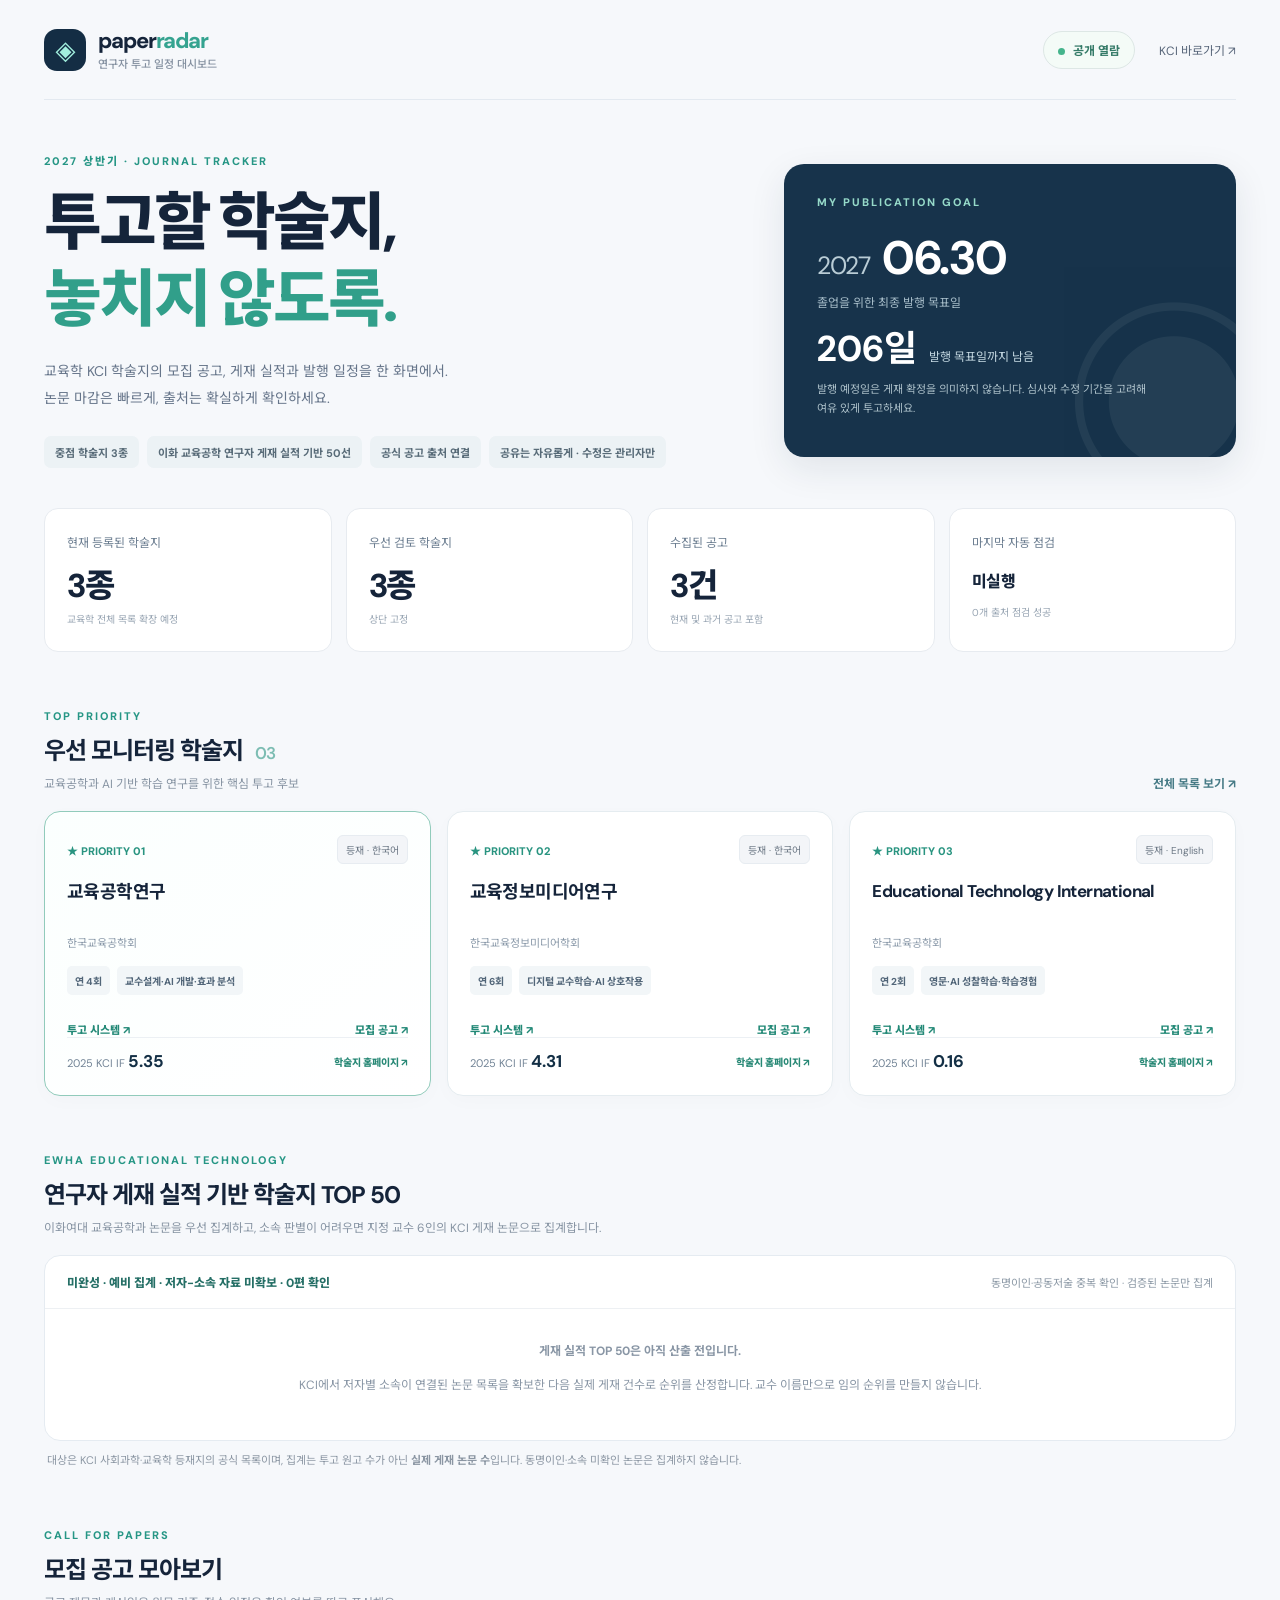
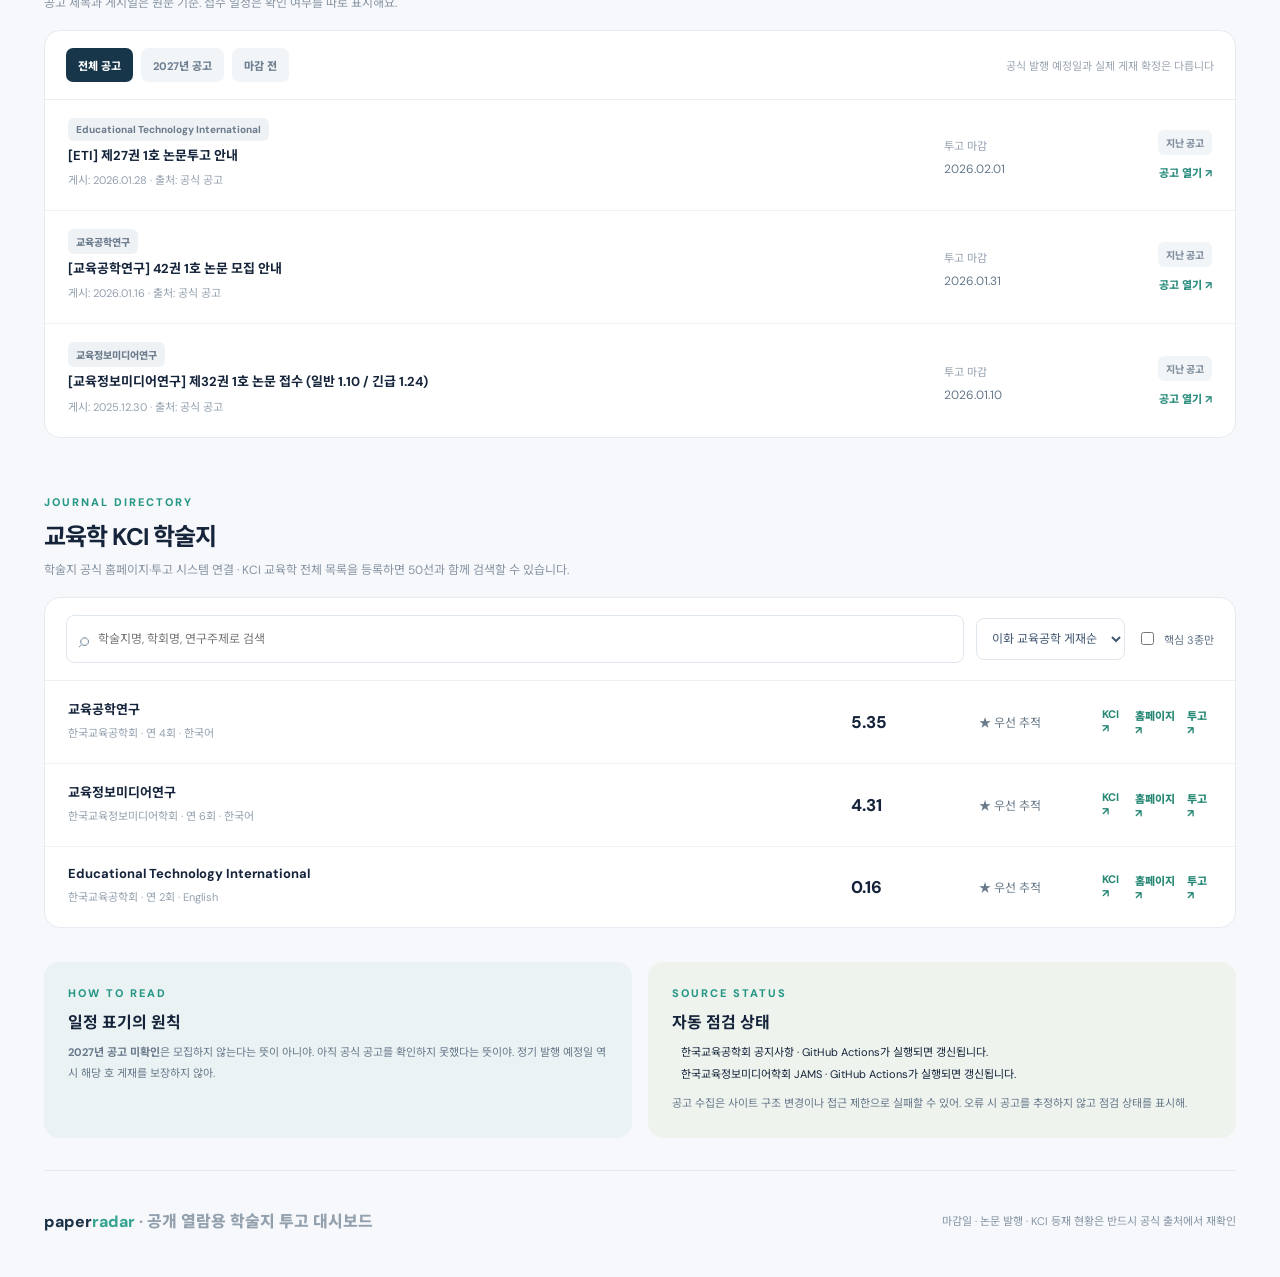
==== site/index.html @ 3cf9b159 "Initial website setup" ====
<!doctype html>
<html lang="ko">
<head>
  <meta charset="utf-8" />
  <meta name="viewport" content="width=device-width,initial-scale=1" />
  <meta name="color-scheme" content="light" />
  <meta name="description" content="교육학 KCI 학술지의 논문 모집 공고, 영향력지수와 발행일을 함께 살펴보는 연구자용 공개 대시보드" />
  <title>Paper Radar · 학술지 투고 레이더</title>
  <link rel="stylesheet" href="styles.css" />
  <script src="app.js" defer></script>
</head>
<body>
 <div class="app-shell">
  <header class="topbar"><a class="brand" href="./" aria-label="처음으로"><span class="brand-mark">◈</span><span>paper<span class="brand-light">radar</span><small>연구자 투고 일정 대시보드</small></span></a><div class="top-actions"><span class="public-mark"><span class="live-dot"></span>공개 열람</span><a class="top-link" href="https://www.kci.go.kr" target="_blank" rel="noopener noreferrer">KCI 바로가기 ↗</a></div></header>
  <main>
   <section class="hero"><div class="hero-copy"><div class="eyebrow">2027 상반기 · JOURNAL TRACKER</div><h1>투고할 학술지,<br><em>놓치지 않도록.</em></h1><p>교육학 KCI 학술지의 모집 공고, 게재 실적과 발행 일정을 한 화면에서.<br>논문 마감은 빠르게, 출처는 확실하게 확인하세요.</p><div class="hero-pills"><span>중점 학술지 3종</span><span>이화 교육공학 연구자 게재 실적 기반 50선</span><span>공식 공고 출처 연결</span><span>공유는 자유롭게 · 수정은 관리자만</span></div></div><div class="deadline-card"><div class="eyebrow">MY PUBLICATION GOAL</div><div class="goal-date">2027 <strong>06.30</strong></div><div class="goal-label">졸업을 위한 최종 발행 목표일</div><div class="days"><strong id="days-left">—</strong><span id="days-label">남은 기간 계산 중</span></div><p>발행 예정일은 게재 확정을 의미하지 않습니다. 심사와 수정 기간을 고려해 여유 있게 투고하세요.</p></div></section>
   <section class="metrics" aria-label="대시보드 요약"><div class="metric"><span>현재 등록된 학술지</span><strong id="journal-count">—</strong><small>교육학 전체 목록 확장 예정</small></div><div class="metric"><span>우선 검토 학술지</span><strong id="priority-count">—</strong><small>상단 고정</small></div><div class="metric"><span>수집된 공고</span><strong id="notice-count">—</strong><small>현재 및 과거 공고 포함</small></div><div class="metric"><span>마지막 자동 점검</span><strong id="last-check" class="smaller">미실행</strong><small id="scan-summary">점검 상태 확인 중</small></div></section>
   <section class="section" id="priority"><div class="section-heading"><div><div class="eyebrow">TOP PRIORITY</div><h2>우선 모니터링 학술지 <span class="soft">03</span></h2><p>교육공학과 AI 기반 학습 연구를 위한 핵심 투고 후보</p></div><a href="#all-journals" class="section-link">전체 목록 보기 <span>↗</span></a></div><div id="priority-grid" class="priority-grid" aria-live="polite"></div></section>
   <section class="section" id="research-ranking"><div class="section-heading"><div><div class="eyebrow">EWHA EDUCATIONAL TECHNOLOGY</div><h2>연구자 게재 실적 기반 학술지 TOP 50</h2><p>이화여대 교육공학과 논문을 우선 집계하고, 소속 판별이 어려우면 지정 교수 6인의 KCI 게재 논문으로 집계합니다.</p></div></div><div class="table-panel"><div class="ranking-toolbar"><div id="ranking-status">자료 확인 전</div><span>동명이인·공동저술 중복 확인 · 검증된 논문만 집계</span></div><div id="ranking-list" class="ranking-list" aria-live="polite"></div></div><p class="ranking-explain">대상은 KCI 사회과학·교육학 등재지의 공식 목록이며, 집계는 투고 원고 수가 아닌 <strong>실제 게재 논문 수</strong>입니다. 동명이인·소속 미확인 논문은 집계하지 않습니다.</p></section>
   <section class="section" id="announcements"><div class="section-heading"><div><div class="eyebrow">CALL FOR PAPERS</div><h2>모집 공고 모아보기</h2><p>공고 제목과 게시일은 원문 기준. 접수 일정은 확인 여부를 따로 표시해요.</p></div></div><div class="table-panel"><div class="filterbar"><div class="filtergroup" role="group" aria-label="공고 필터"><button data-notice-filter="all" class="chip active" type="button">전체 공고</button><button data-notice-filter="new" class="chip" type="button">2027년 공고</button><button data-notice-filter="open" class="chip" type="button">마감 전</button></div><span class="hint">공식 발행 예정일과 실제 게재 확정은 다릅니다</span></div><div id="notice-list" class="notice-list" aria-live="polite"></div></div></section>
   <section class="section" id="all-journals"><div class="section-heading"><div><div class="eyebrow">JOURNAL DIRECTORY</div><h2>교육학 KCI 학술지</h2><p>학술지 공식 홈페이지·투고 시스템 연결 · KCI 교육학 전체 목록을 등록하면 50선과 함께 검색할 수 있습니다.</p></div></div><div class="table-panel"><div class="directory-tools"><label class="search"><span aria-hidden="true">⌕</span><input id="query" type="search" placeholder="학술지명, 학회명, 연구주제로 검색" aria-label="학술지 검색" /></label><select id="sort" aria-label="정렬 방식"><option value="ranking">이화 교육공학 게재순</option><option value="priority">우선 학술지 순</option><option value="if">KCI IF 높은 순</option><option value="name">이름순</option></select><label class="checkbox-label"><input id="only-priority" type="checkbox" /> 핵심 3종만</label></div><div id="journal-list" class="journal-list" aria-live="polite"></div></div></section>
   <section class="bottom-row"><div class="help-card"><div class="eyebrow">HOW TO READ</div><h3>일정 표기의 원칙</h3><p><strong>2027년 공고 미확인</strong>은 모집하지 않는다는 뜻이 아니야. 아직 공식 공고를 확인하지 못했다는 뜻이야. 정기 발행 예정일 역시 해당 호 게재를 보장하지 않아.</p></div><div class="help-card"><div class="eyebrow">SOURCE STATUS</div><h3>자동 점검 상태</h3><div id="source-status" class="sources"></div><p>공고 수집은 사이트 구조 변경이나 접근 제한으로 실패할 수 있어. 오류 시 공고를 추정하지 않고 점검 상태를 표시해.</p></div></section>
  </main>
  <footer><span>paper<span class="brand-light">radar</span> <span class="muted">· 공개 열람용 학술지 투고 대시보드</span></span><span>마감일 · 논문 발행 · KCI 등재 현황은 반드시 공식 출처에서 재확인</span></footer>
 </div>
</body>
</html>
---- site/styles.css ----
@import url('https://fonts.googleapis.com/css2?family=DM+Sans:wght@400;500;600;700;800&family=Noto+Sans+KR:wght@400;500;600;700;800&display=swap');
:root {font-family:'DM Sans','Noto Sans KR',system-ui,sans-serif;color:#15243a;background:#f6f8fb;font-size:15px}*{box-sizing:border-box}html{scroll-behavior:smooth}body{margin:0}a{color:inherit;text-decoration:none}button,input,select{font:inherit}button{cursor:pointer}.app-shell{max-width:1320px;padding:0 44px;margin:0 auto}.topbar{height:100px;display:flex;align-items:center;justify-content:space-between;border-bottom:1px solid #e3e9f0}.brand{display:flex;gap:12px;align-items:center;font-size:22px;line-height:1;font-weight:800;letter-spacing:-1.1px}.brand small{display:block;font-weight:500;font-size:11px;letter-spacing:0;color:#8490a0;margin-top:7px}.brand-light{color:#35a390}.brand-mark{display:grid;place-items:center;width:42px;height:42px;border-radius:13px;background:#142d44;color:#a2efde;font-size:26px}.top-actions{display:flex;align-items:center;gap:24px;font-size:12px;color:#58667a}.public-mark{border:1px solid #dde7e5;background:#f4fbf7;border-radius:100px;padding:9px 14px;color:#357b68;font-weight:700}.live-dot{display:inline-block;width:7px;height:7px;margin-right:8px;background:#45b48c;border-radius:50%}.top-link:hover,.section-link:hover{text-decoration:underline}.hero{display:grid;grid-template-columns:1.55fr 1fr;gap:40px;align-items:center;padding:52px 0 40px}.eyebrow{text-transform:uppercase;color:#269685;font-size:11px;font-weight:800;letter-spacing:2px}.hero h1{font-size:clamp(42px,4.9vw,66px);line-height:1.22;letter-spacing:-3.2px;margin:17px 0 20px;font-weight:800}.hero h1 em{font-style:normal;color:#319f8a}.hero-copy p{font-size:14px;line-height:1.9;color:#66758a;margin:0}.hero-pills{display:flex;flex-wrap:wrap;gap:8px;margin-top:25px}.hero-pills span{font-size:11px;padding:8px 11px;background:#ecf2f5;color:#586b78;border-radius:7px;font-weight:700}.deadline-card{position:relative;overflow:hidden;background:#17334b;color:white;border-radius:20px;padding:31px 33px;box-shadow:0 12px 36px #122c4018;min-height:293px}.deadline-card:after{content:'◉';font-size:220px;position:absolute;right:-48px;bottom:-96px;opacity:.055}.deadline-card .eyebrow{color:#96dac9}.goal-date{margin-top:18px;font-size:25px;letter-spacing:-1.4px;color:#b9ccd5}.goal-date strong{color:#fff;font-size:47px;margin-left:7px}.goal-label{font-size:12px;color:#a7bdc9;margin-top:4px}.days{display:flex;align-items:baseline;gap:12px;margin-top:20px}.days strong{font-size:36px;line-height:1}.days span{font-size:12px;color:#c4d8e1}.deadline-card p{font-size:11px;color:#adc1ca;max-width:330px;line-height:1.8;margin:13px 0 0}.metrics{display:grid;grid-template-columns:repeat(4,1fr);gap:14px}.metric{background:white;border:1px solid #e7ebf0;border-radius:14px;padding:23px 22px;min-height:127px}.metric>span{color:#6b7d90;font-size:12px}.metric strong{display:block;font-weight:800;font-size:33px;letter-spacing:-1.4px;margin:7px 0 1px}.metric .smaller{font-size:16px;letter-spacing:-.4px;margin:16px 0 9px}.metric small{color:#98a5b3;font-size:10px}.section{margin-top:57px}.section-heading{display:flex;align-items:end;justify-content:space-between;gap:20px;margin-bottom:19px}.section-heading h2{font-size:24px;letter-spacing:-1px;margin:8px 0 8px}.section-heading p{font-size:12px;color:#8794a3;margin:0}.soft{color:#7dbdb3;font-size:17px;margin-left:7px;font-weight:600}.section-link{font-size:12px;color:#477b86;font-weight:700}.priority-grid{display:grid;grid-template-columns:repeat(3,1fr);gap:16px}.journal-card{background:#fff;border:1px solid #e5ecf0;border-radius:16px;padding:23px 22px;display:flex;flex-direction:column;min-height:246px;box-shadow:0 5px 20px #192b3905}.journal-card:first-child{border-color:#91cbbb;background:linear-gradient(145deg,#fbfffe,#fff)}.jc-top{display:flex;justify-content:space-between;align-items:center}.rank{display:inline-block;font-size:11px;color:#299480;font-weight:800}.mini-badge{font-size:10px;color:#6c7885;background:#f3f5f8;border:1px solid #e7ecf1;padding:6px 8px;border-radius:6px}.journal-card h3{font-size:18px;letter-spacing:-.6px;line-height:1.4;margin:16px 0 6px;min-height:48px}.journal-card h3.english{font-size:17px}.jc-publisher{font-size:11px;color:#8a99a9}.jc-meta{display:flex;gap:7px;flex-wrap:wrap;margin:16px 0}.jc-meta span{border-radius:5px;padding:7px 8px;background:#f2f6f8;font-size:10px;font-weight:700;color:#516578}.jc-footer{margin-top:auto;display:flex;align-items:center;justify-content:space-between;border-top:1px solid #ecf0f4;padding-top:16px}.jc-footer .if{color:#718395;font-size:11px}.jc-footer .if strong{font-size:17px;color:#132f45;margin-left:3px}.jc-footer a{font-size:11px;color:#278875;font-weight:800}.table-panel{background:white;border:1px solid #e5ebf1;border-radius:16px;overflow:hidden}.filterbar,.directory-tools{display:flex;align-items:center;justify-content:space-between;padding:17px 21px;gap:12px;border-bottom:1px solid #edf0f3}.filtergroup{display:flex;align-items:center;gap:8px}.chip{border:none;border-radius:7px;background:#f2f5f8;color:#6e7f90;font-size:11px;font-weight:800;padding:9px 12px}.chip.active{color:#fff;background:#17364a}.hint{font-size:11px;color:#9ba5b2}.notice-row,.journal-row{display:grid;align-items:center;gap:18px;border-bottom:1px solid #eff2f5;padding:18px 23px}.notice-row{grid-template-columns:minmax(0,1fr) 132px 118px}.notice-row:last-child,.journal-row:last-child{border-bottom:none}.notice-row h4{font-size:13px;margin:5px 0;font-weight:700;line-height:1.55}.notice-row h4 a:hover{text-decoration:underline;color:#238675}.muted{color:#93a0ae}.notice-row p,.journal-row p{font-size:11px;color:#93a0ae;margin:5px 0}.notice-row time{font-size:12px;color:#66788a}.tag{font-size:10px;font-weight:800;padding:5px 8px;border-radius:6px;background:#eef2f5;color:#6c7c8d;display:inline-block}.tag.open{color:#247e60;background:#def6e9}.tag.pending{color:#966b26;background:#fff3d8}.tag.old{color:#8290a0;background:#f2f5f7}.status-block{text-align:right;font-size:11px}.status-block a{color:#2e8e80;font-weight:800}.directory-tools{justify-content:flex-start;flex-wrap:wrap}.search{display:flex;gap:7px;align-items:center;padding:10px 12px;border:1px solid #dfe6ed;border-radius:8px;min-width:265px;flex:1}.search>span{color:#899aaa;font-size:20px}.search input{outline:none;border:none;background:none;width:100%;font-size:12px;color:#25394e}.directory-tools select{border:1px solid #dfe6ed;border-radius:8px;background:#fff;padding:11px;font-size:12px;color:#435973}.checkbox-label{font-size:11px;color:#607286;display:flex;align-items:center;gap:7px}.journal-row{grid-template-columns:minmax(0,1fr) 110px 105px 110px}.journal-row h4{font-size:13px;margin:0 0 6px}.journal-row .if-cell{font-weight:800;font-size:17px}.journal-row .label-cell{color:#687a89;font-size:12px}.journal-row .links{display:flex;gap:11px;font-size:11px;color:#278875;font-weight:800;justify-content:flex-end}.bottom-row{display:grid;grid-template-columns:1fr 1fr;gap:16px;margin-top:34px}.help-card{background:#eaf2f4;border-radius:15px;padding:24px}.help-card:nth-child(2){background:#eef3ee}.help-card h3{margin:9px 0;font-size:16px}.help-card p{color:#67788a;font-size:11px;line-height:1.9;margin:0}.sources{font-size:11px;margin:10px 0 12px;display:grid;gap:6px}.source-line{display:flex;gap:9px;align-items:center}.source-line strong{font-weight:700}.source-line .ok{color:#20835f}.source-line .error{color:#ad614f}.source-line .neutral{color:#67788a}.empty{padding:32px;text-align:center;color:#8996a5;font-size:12px;line-height:1.8}footer{display:flex;justify-content:space-between;align-items:center;gap:18px;padding:37px 0 45px;color:#8493a3;font-size:11px;margin-top:32px;border-top:1px solid #e3e8ed}footer>span:first-child{font-weight:800;font-size:16px;color:#1b3146}
@media(max-width:950px){.app-shell{padding:0 24px}.hero{grid-template-columns:1fr;gap:20px}.deadline-card{min-height:220px}.priority-grid{grid-template-columns:1fr 1fr}.metrics{grid-template-columns:1fr 1fr}.bottom-row{grid-template-columns:1fr}}@media(max-width:620px){.app-shell{padding:0 16px}.topbar{height:74px}.top-link{display:none}.hero{padding-top:34px}.hero h1{font-size:42px;letter-spacing:-2px}.hero-copy p br{display:none}.deadline-card{padding:25px}.priority-grid{grid-template-columns:1fr}.section{margin-top:44px}.section-heading h2{font-size:20px}.metrics{gap:9px}.metric{padding:15px;min-height:105px}.metric strong{font-size:27px}.notice-row{grid-template-columns:1fr auto;gap:7px;padding:16px}.notice-row .status-block{grid-column:1/-1;display:flex;justify-content:space-between}.notice-row time{font-size:11px}.filterbar{flex-direction:column;align-items:flex-start}.hint{font-size:10px}.journal-row{grid-template-columns:1fr 65px;gap:5px}.journal-row .label-cell{display:none}.journal-row .links{grid-column:1/-1;justify-content:flex-start}.search{min-width:100%}.section-link{font-size:10px}footer{flex-direction:column;align-items:flex-start}}

/* Ewha faculty publication index */
.ranking-toolbar{display:flex;gap:12px;align-items:center;justify-content:space-between;padding:17px 22px;border-bottom:1px solid #edf0f3}.ranking-toolbar #ranking-status{font-size:12px;color:#256f66;font-weight:800}.ranking-toolbar span{font-size:11px;color:#8b98a5}.ranking-row{display:grid;grid-template-columns:55px minmax(0,1fr) 95px 225px;gap:15px;align-items:center;padding:16px 22px;border-bottom:1px solid #eff3f5}.ranking-row:last-child{border-bottom:0}.rank-no{font-weight:800;font-size:17px;color:#89a9aa}.rank-details strong{font-size:14px}.rank-details p{margin:4px 0;font-size:11px;color:#8794a3}.rank-details small{font-size:11px;color:#45867b}.rank-score{font-weight:800;font-size:19px;color:#216b62}.rank-links{display:flex;gap:12px;justify-content:flex-end;flex-wrap:wrap}.rank-links a,.small-links a{color:#238977;font-size:11px;font-weight:800}.ranking-warning{padding:13px 20px;font-size:12px;color:#886326;background:#fff7e7;border-bottom:1px solid #f3e3bc}.ranking-explain{font-size:11px;line-height:1.8;color:#8b96a3;margin:10px 3px 0}.small-links{display:flex;justify-content:space-between;padding-top:10px;gap:12px}.jc-footer{padding-top:12px}.jc-footer a{font-size:10px}.rank-links a:hover,.small-links a:hover{text-decoration:underline}
@media(max-width:780px){.ranking-row{grid-template-columns:38px minmax(0,1fr) 55px;gap:9px}.rank-links{grid-column:2/-1;justify-content:flex-start}.ranking-toolbar{flex-direction:column;align-items:flex-start}}
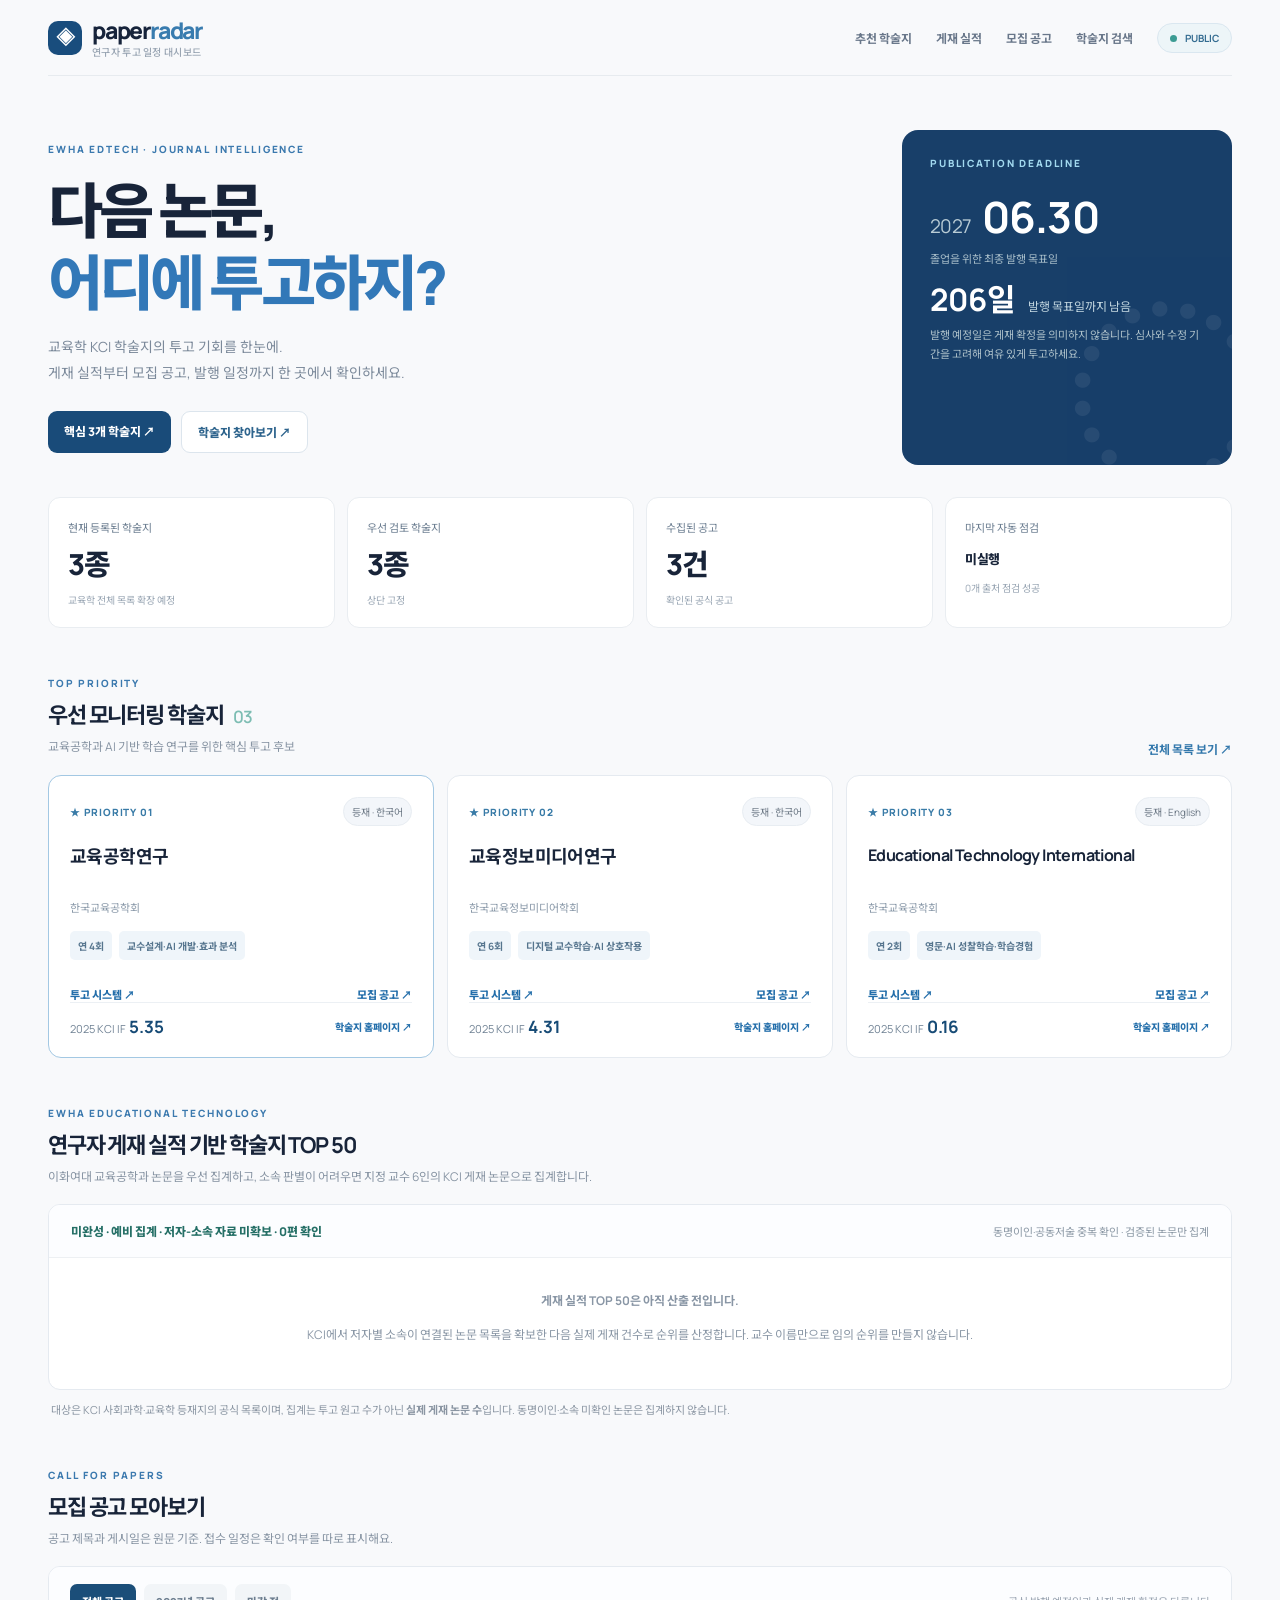
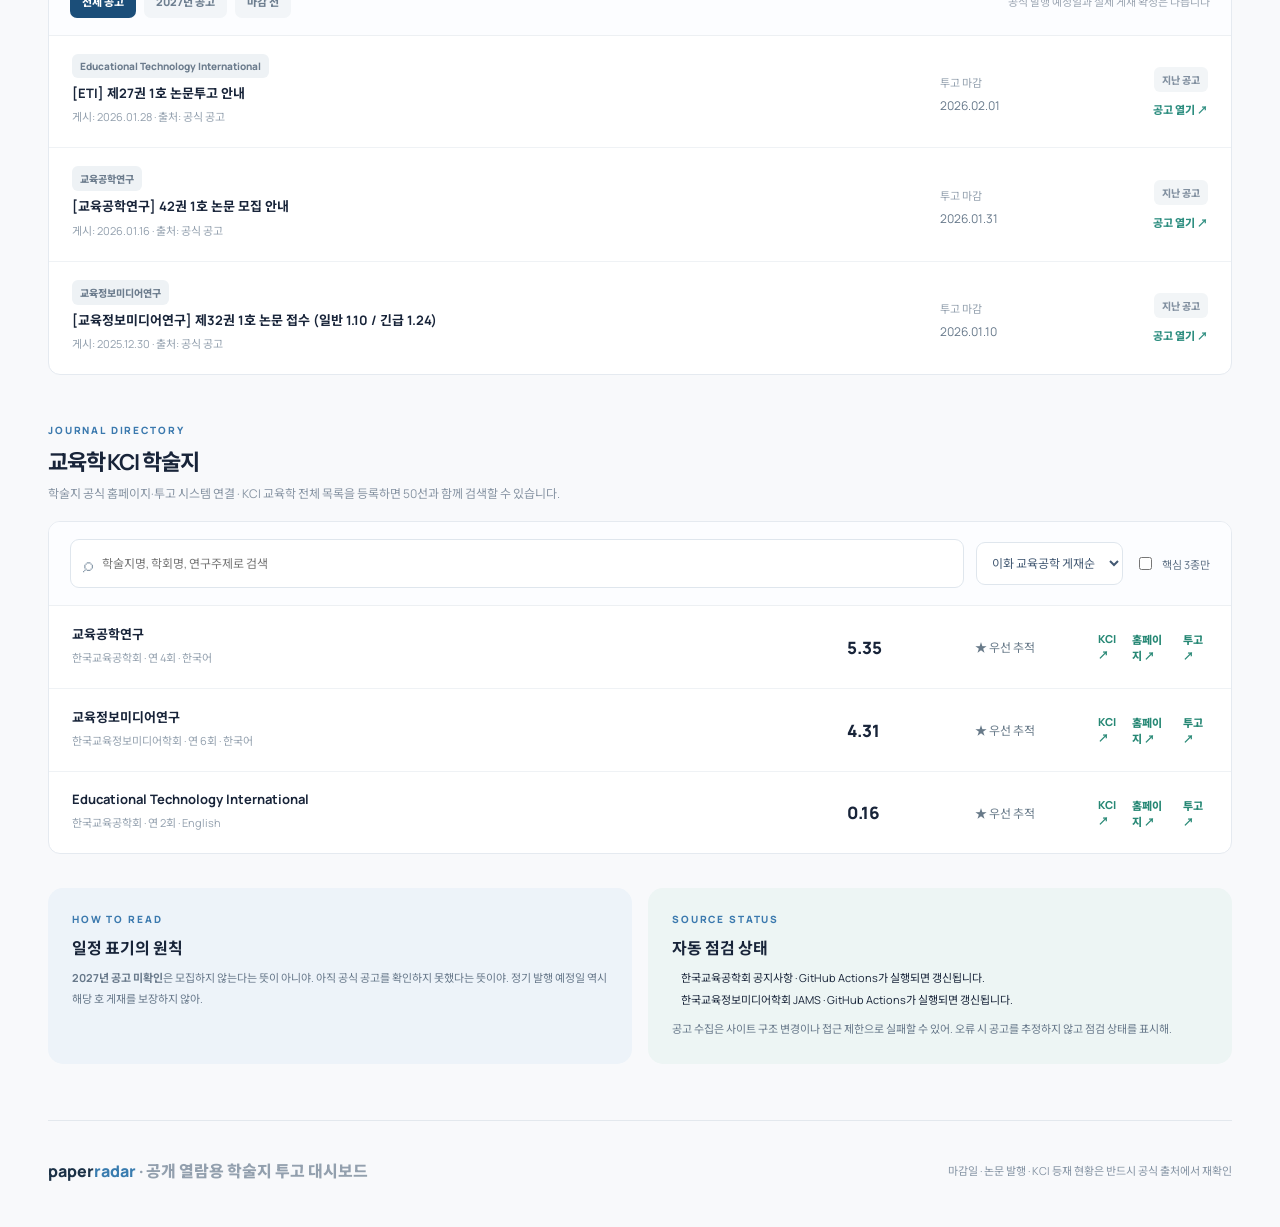
==== commit 6260ae51: "Redesign website V2" ====
--- a/site/index.html
+++ b/site/index.html
@@ -7,17 +7,18 @@
   <meta name="description" content="교육학 KCI 학술지의 논문 모집 공고, 영향력지수와 발행일을 함께 살펴보는 연구자용 공개 대시보드" />
   <title>Paper Radar · 학술지 투고 레이더</title>
   <link rel="stylesheet" href="styles.css" />
+  <link rel="stylesheet" href="redesign.css" />
   <script src="app.js" defer></script>
 </head>
 <body>
  <div class="app-shell">
-  <header class="topbar"><a class="brand" href="./" aria-label="처음으로"><span class="brand-mark">◈</span><span>paper<span class="brand-light">radar</span><small>연구자 투고 일정 대시보드</small></span></a><div class="top-actions"><span class="public-mark"><span class="live-dot"></span>공개 열람</span><a class="top-link" href="https://www.kci.go.kr" target="_blank" rel="noopener noreferrer">KCI 바로가기 ↗</a></div></header>
+  <header class="topbar"><a class="brand" href="./" aria-label="처음으로"><span class="brand-mark">◈</span><span>paper<span class="brand-light">radar</span><small>연구자 투고 일정 대시보드</small></span></a><nav class="top-actions"><a class="top-link" href="#priority">추천 학술지</a><a class="top-link" href="#research-ranking">게재 실적</a><a class="top-link" href="#announcements">모집 공고</a><a class="top-link" href="#all-journals">학술지 검색</a><span class="public-mark"><span class="live-dot"></span>PUBLIC</span></nav></header>
   <main>
-   <section class="hero"><div class="hero-copy"><div class="eyebrow">2027 상반기 · JOURNAL TRACKER</div><h1>투고할 학술지,<br><em>놓치지 않도록.</em></h1><p>교육학 KCI 학술지의 모집 공고, 게재 실적과 발행 일정을 한 화면에서.<br>논문 마감은 빠르게, 출처는 확실하게 확인하세요.</p><div class="hero-pills"><span>중점 학술지 3종</span><span>이화 교육공학 연구자 게재 실적 기반 50선</span><span>공식 공고 출처 연결</span><span>공유는 자유롭게 · 수정은 관리자만</span></div></div><div class="deadline-card"><div class="eyebrow">MY PUBLICATION GOAL</div><div class="goal-date">2027 <strong>06.30</strong></div><div class="goal-label">졸업을 위한 최종 발행 목표일</div><div class="days"><strong id="days-left">—</strong><span id="days-label">남은 기간 계산 중</span></div><p>발행 예정일은 게재 확정을 의미하지 않습니다. 심사와 수정 기간을 고려해 여유 있게 투고하세요.</p></div></section>
-   <section class="metrics" aria-label="대시보드 요약"><div class="metric"><span>현재 등록된 학술지</span><strong id="journal-count">—</strong><small>교육학 전체 목록 확장 예정</small></div><div class="metric"><span>우선 검토 학술지</span><strong id="priority-count">—</strong><small>상단 고정</small></div><div class="metric"><span>수집된 공고</span><strong id="notice-count">—</strong><small>현재 및 과거 공고 포함</small></div><div class="metric"><span>마지막 자동 점검</span><strong id="last-check" class="smaller">미실행</strong><small id="scan-summary">점검 상태 확인 중</small></div></section>
+   <section class="hero"><div class="hero-copy"><div class="eyebrow">EWHA EDTECH · JOURNAL INTELLIGENCE</div><h1>다음 논문,<br><em>어디에 투고하지?</em></h1><p>교육학 KCI 학술지의 투고 기회를 한눈에. <br>게재 실적부터 모집 공고, 발행 일정까지 한 곳에서 확인하세요.</p><div class="hero-pills"><a href="#priority">핵심 3개 학술지 ↗</a><a href="#all-journals">학술지 찾아보기 ↗</a></div></div><div class="deadline-card"><div class="eyebrow">PUBLICATION DEADLINE</div><div class="goal-date">2027 <strong>06.30</strong></div><div class="goal-label">졸업을 위한 최종 발행 목표일</div><div class="days"><strong id="days-left">—</strong><span id="days-label">남은 기간 계산 중</span></div><p>발행 예정일은 게재 확정을 의미하지 않습니다. 심사와 수정 기간을 고려해 여유 있게 투고하세요.</p></div></section>
+   <section class="metrics" aria-label="대시보드 요약"><div class="metric"><span>현재 등록된 학술지</span><strong id="journal-count">—</strong><small>교육학 전체 목록 확장 예정</small></div><div class="metric"><span>우선 검토 학술지</span><strong id="priority-count">—</strong><small>상단 고정</small></div><div class="metric"><span>수집된 공고</span><strong id="notice-count">—</strong><small>확인된 공식 공고</small></div><div class="metric"><span>마지막 자동 점검</span><strong id="last-check" class="smaller">미실행</strong><small id="scan-summary">점검 상태 확인 중</small></div></section>
    <section class="section" id="priority"><div class="section-heading"><div><div class="eyebrow">TOP PRIORITY</div><h2>우선 모니터링 학술지 <span class="soft">03</span></h2><p>교육공학과 AI 기반 학습 연구를 위한 핵심 투고 후보</p></div><a href="#all-journals" class="section-link">전체 목록 보기 <span>↗</span></a></div><div id="priority-grid" class="priority-grid" aria-live="polite"></div></section>
-   <section class="section" id="research-ranking"><div class="section-heading"><div><div class="eyebrow">EWHA EDUCATIONAL TECHNOLOGY</div><h2>연구자 게재 실적 기반 학술지 TOP 50</h2><p>이화여대 교육공학과 논문을 우선 집계하고, 소속 판별이 어려우면 지정 교수 6인의 KCI 게재 논문으로 집계합니다.</p></div></div><div class="table-panel"><div class="ranking-toolbar"><div id="ranking-status">자료 확인 전</div><span>동명이인·공동저술 중복 확인 · 검증된 논문만 집계</span></div><div id="ranking-list" class="ranking-list" aria-live="polite"></div></div><p class="ranking-explain">대상은 KCI 사회과학·교육학 등재지의 공식 목록이며, 집계는 투고 원고 수가 아닌 <strong>실제 게재 논문 수</strong>입니다. 동명이인·소속 미확인 논문은 집계하지 않습니다.</p></section>
-   <section class="section" id="announcements"><div class="section-heading"><div><div class="eyebrow">CALL FOR PAPERS</div><h2>모집 공고 모아보기</h2><p>공고 제목과 게시일은 원문 기준. 접수 일정은 확인 여부를 따로 표시해요.</p></div></div><div class="table-panel"><div class="filterbar"><div class="filtergroup" role="group" aria-label="공고 필터"><button data-notice-filter="all" class="chip active" type="button">전체 공고</button><button data-notice-filter="new" class="chip" type="button">2027년 공고</button><button data-notice-filter="open" class="chip" type="button">마감 전</button></div><span class="hint">공식 발행 예정일과 실제 게재 확정은 다릅니다</span></div><div id="notice-list" class="notice-list" aria-live="polite"></div></div></section>
+   <section class="section ranking-section" id="research-ranking"><div class="section-heading"><div><div class="eyebrow">EWHA EDUCATIONAL TECHNOLOGY</div><h2>연구자 게재 실적 기반 학술지 TOP 50</h2><p>이화여대 교육공학과 논문을 우선 집계하고, 소속 판별이 어려우면 지정 교수 6인의 KCI 게재 논문으로 집계합니다.</p></div></div><div class="table-panel"><div class="ranking-toolbar"><div id="ranking-status">자료 확인 전</div><span>동명이인·공동저술 중복 확인 · 검증된 논문만 집계</span></div><div id="ranking-list" class="ranking-list" aria-live="polite"></div></div><p class="ranking-explain">대상은 KCI 사회과학·교육학 등재지의 공식 목록이며, 집계는 투고 원고 수가 아닌 <strong>실제 게재 논문 수</strong>입니다. 동명이인·소속 미확인 논문은 집계하지 않습니다.</p></section>
+   <section class="section announcement-section" id="announcements"><div class="section-heading"><div><div class="eyebrow">CALL FOR PAPERS</div><h2>모집 공고 모아보기</h2><p>공고 제목과 게시일은 원문 기준. 접수 일정은 확인 여부를 따로 표시해요.</p></div></div><div class="table-panel"><div class="filterbar"><div class="filtergroup" role="group" aria-label="공고 필터"><button data-notice-filter="all" class="chip active" type="button">전체 공고</button><button data-notice-filter="new" class="chip" type="button">2027년 공고</button><button data-notice-filter="open" class="chip" type="button">마감 전</button></div><span class="hint">공식 발행 예정일과 실제 게재 확정은 다릅니다</span></div><div id="notice-list" class="notice-list" aria-live="polite"></div></div></section>
    <section class="section" id="all-journals"><div class="section-heading"><div><div class="eyebrow">JOURNAL DIRECTORY</div><h2>교육학 KCI 학술지</h2><p>학술지 공식 홈페이지·투고 시스템 연결 · KCI 교육학 전체 목록을 등록하면 50선과 함께 검색할 수 있습니다.</p></div></div><div class="table-panel"><div class="directory-tools"><label class="search"><span aria-hidden="true">⌕</span><input id="query" type="search" placeholder="학술지명, 학회명, 연구주제로 검색" aria-label="학술지 검색" /></label><select id="sort" aria-label="정렬 방식"><option value="ranking">이화 교육공학 게재순</option><option value="priority">우선 학술지 순</option><option value="if">KCI IF 높은 순</option><option value="name">이름순</option></select><label class="checkbox-label"><input id="only-priority" type="checkbox" /> 핵심 3종만</label></div><div id="journal-list" class="journal-list" aria-live="polite"></div></div></section>
    <section class="bottom-row"><div class="help-card"><div class="eyebrow">HOW TO READ</div><h3>일정 표기의 원칙</h3><p><strong>2027년 공고 미확인</strong>은 모집하지 않는다는 뜻이 아니야. 아직 공식 공고를 확인하지 못했다는 뜻이야. 정기 발행 예정일 역시 해당 호 게재를 보장하지 않아.</p></div><div class="help-card"><div class="eyebrow">SOURCE STATUS</div><h3>자동 점검 상태</h3><div id="source-status" class="sources"></div><p>공고 수집은 사이트 구조 변경이나 접근 제한으로 실패할 수 있어. 오류 시 공고를 추정하지 않고 점검 상태를 표시해.</p></div></section>
   </main>
--- a/site/redesign.css
+++ b/site/redesign.css
@@ -0,0 +1,54 @@
+
+/* Paper Radar v2 — editorial research dashboard */
+@import url('https://fonts.googleapis.com/css2?family=DM+Sans:wght@400;500;600;700;800&family=Manrope:wght@400;500;600;700;800&family=Noto+Sans+KR:wght@400;500;600;700;800&display=swap');
+:root{font-family:'Manrope','Noto Sans KR',sans-serif;background:#f8f9fb;color:#182439;font-size:14px}
+body{background:#f8f9fb}
+.app-shell{max-width:1280px;padding:0 48px}
+.topbar{height:76px;border-bottom:1px solid #e7ebef}
+.brand{font-size:23px;color:#17243b;gap:10px;letter-spacing:-1.2px}
+.brand-mark{width:34px;height:34px;background:#194d7d;border-radius:10px;color:white;font-size:19px}
+.brand-light{color:#397caf}
+.brand small{font-size:10px;letter-spacing:.03em;margin-top:5px;color:#98a4b2}
+.top-actions{gap:24px;font-weight:700}
+.top-link{color:#69778a}.top-link:hover{color:#225a8e}
+.public-mark{font-size:10px;padding:7px 12px;background:#edf5f8;border:1px solid #dae7f0;color:#346c91}
+.live-dot{background:#3b9b93}
+.hero{grid-template-columns:minmax(0,1fr) 330px;gap:34px;padding:54px 0 32px;align-items:stretch}
+.hero-copy{padding:12px 0}
+.eyebrow{color:#3b79ae;font-size:10px;letter-spacing:1.85px}
+.hero h1{font-weight:800;font-size:clamp(38px,4.7vw,61px);letter-spacing:-3.9px;line-height:1.2;margin:18px 0 16px}
+.hero h1 em{color:#3278b8}
+.hero-copy p{font-size:14px;line-height:1.85;color:#7b899a}
+.hero-pills{margin-top:25px;gap:10px}
+.hero-pills a{background:#194b79;border-radius:9px;color:white;padding:11px 16px;font-size:12px;font-weight:800}
+.hero-pills a+a{background:#fff;color:#2e648d;border:1px solid #dce5ed}
+.hero-pills a:hover{filter:brightness(.95)}
+.deadline-card{min-height:unset;border-radius:16px;padding:26px 28px;background:#183f69;box-shadow:none}
+.deadline-card:after{content:'◌';font-size:200px;right:-35px;bottom:-65px;opacity:.065}
+.deadline-card .eyebrow{color:#a2d9ef}
+.goal-date{margin-top:17px;font-size:19px;letter-spacing:-.7px}.goal-date strong{font-size:43px}
+.goal-label{font-size:11px}.days{margin-top:18px}.days strong{font-size:31px}.deadline-card p{margin-top:11px;line-height:1.7}
+.metrics{grid-template-columns:repeat(4,minmax(0,1fr));gap:12px}
+.metric{border-radius:12px;min-height:110px;padding:19px 19px;border:1px solid #e9edf1;box-shadow:none}
+.metric>span{font-size:11px}.metric strong{font-size:29px;margin:5px 0}.metric .smaller{font-size:13px;margin:13px 0 9px}
+.section{margin-top:48px}.section-heading{margin-bottom:17px}.section-heading h2{font-size:22px;letter-spacing:-1.15px;margin:7px 0}
+.section-heading p{font-size:12px;line-height:1.7}.section-link{color:#3378ac}
+.priority-grid{gap:13px}
+.journal-card{border-radius:13px;border:1px solid #e5eaf0;min-height:234px;box-shadow:none;padding:21px 21px 19px;transition:transform .18s,border-color .18s}
+.journal-card:hover{transform:translateY(-3px);border-color:#bad0e2}
+.journal-card:first-child{background:#fff;border-color:#a3c8e3}
+.rank{color:#397ba7;letter-spacing:.08em;font-size:10px}
+.mini-badge{background:#f3f6fa;border-color:#e8edf2;border-radius:20px}
+.journal-card h3{font-size:18px;margin:18px 0 7px}.journal-card h3.english{font-size:16px}
+.jc-meta span{font-size:10px;background:#eff5fa;color:#56758e}
+.jc-footer .if strong{color:#174b76}.jc-footer a,.small-links a,.ranking-links a,.rank-links a{color:#236eaa}
+.table-panel{border-radius:12px;box-shadow:none;border-color:#e5eaf0}
+.filterbar,.directory-tools,.ranking-toolbar{background:#fcfdff}
+.search{border-radius:9px;background:#fff}.directory-tools select{border-radius:9px}
+.chip.active{background:#1b4e79}.chip{font-size:11px;border-radius:7px}
+.tag.open{color:#166a56;background:#e8f6ef}
+.notice-row:hover,.journal-row:hover,.ranking-row:hover{background:#f9fbfd}
+.help-card{background:#edf3f9}.help-card:nth-child(2){background:#edf5f4}
+footer{margin-top:56px}
+@media(max-width:950px){.app-shell{padding:0 26px}.hero{grid-template-columns:1fr 300px;gap:18px}.top-actions{gap:12px}.priority-grid{grid-template-columns:repeat(3,minmax(0,1fr))}.journal-card{padding:16px}.hero h1{font-size:43px}}
+@media(max-width:720px){.app-shell{padding:0 16px}.topbar{height:70px}.top-actions .top-link{display:none}.hero{grid-template-columns:1fr;gap:16px;padding:32px 0 20px}.hero h1{font-size:41px;letter-spacing:-2.5px}.deadline-card{padding:20px 22px}.metrics{grid-template-columns:repeat(2,minmax(0,1fr));gap:9px}.metric{min-height:98px;padding:15px}.priority-grid{grid-template-columns:1fr}.journal-card{min-height:205px}.section{margin-top:37px}.section-heading h2{font-size:21px}.bottom-row{grid-template-columns:1fr}.goal-date strong{font-size:38px}.ranking-toolbar{flex-direction:column;align-items:flex-start}}
